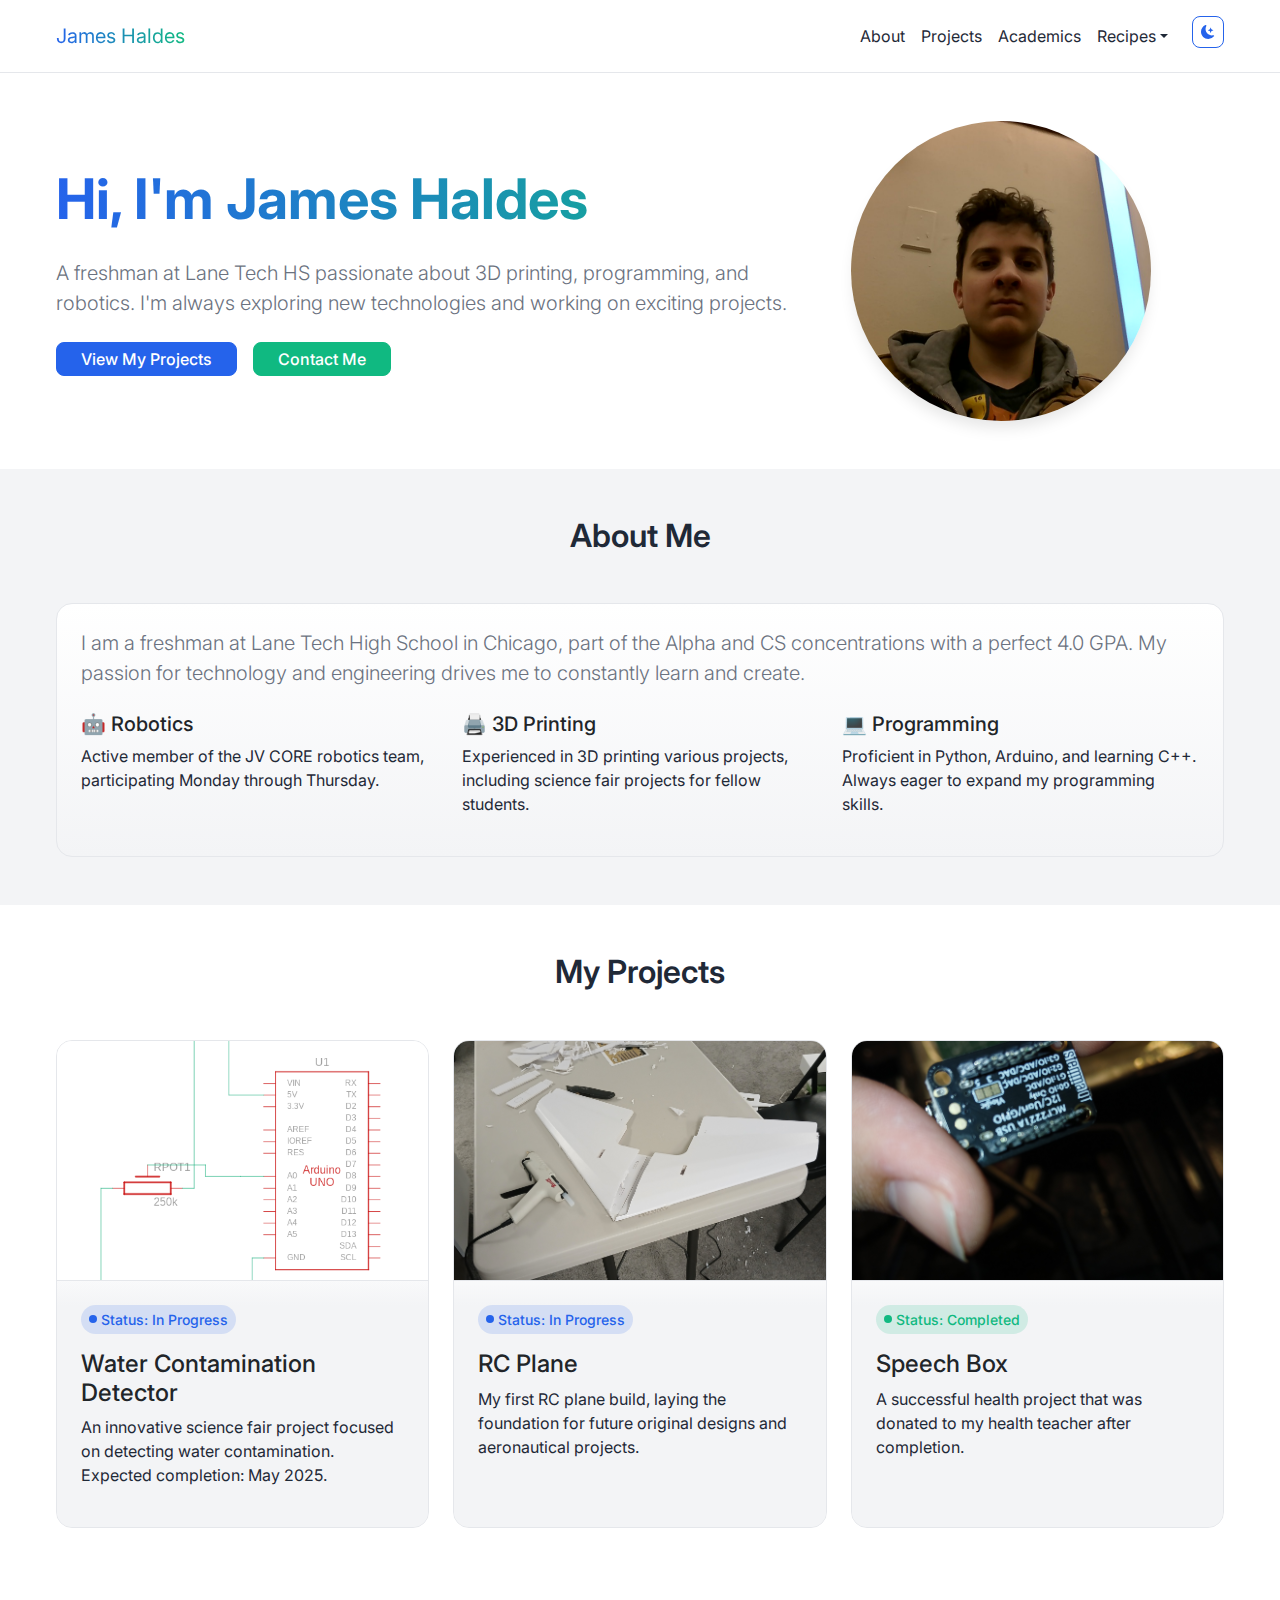
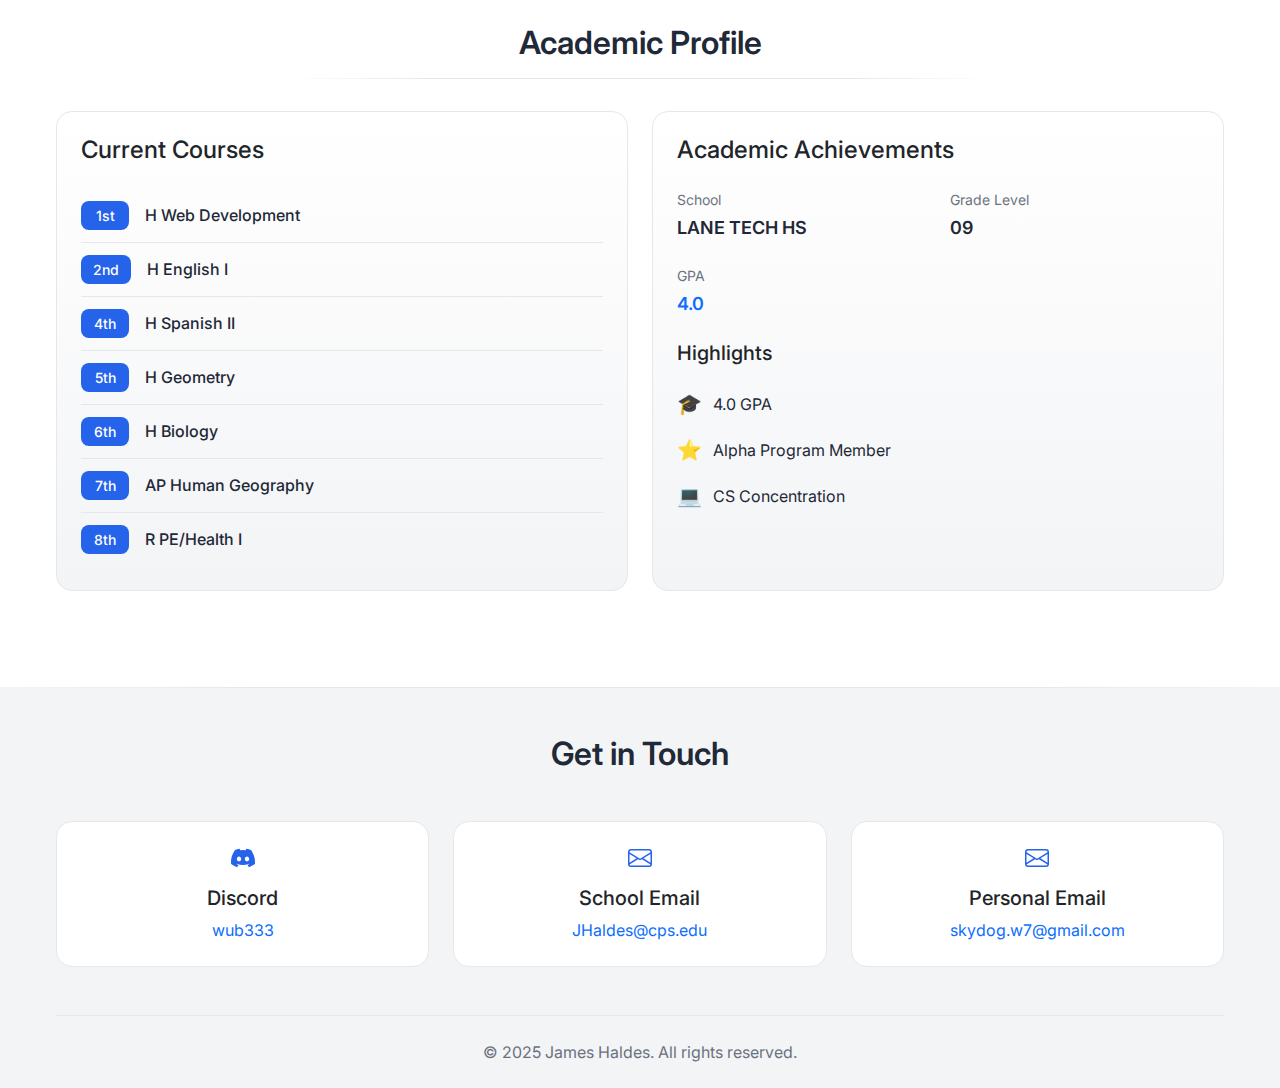
==== index.html @ a3cd4800 "Refactor portfolio and recipe pages with comprehensive design updates" ====
<!DOCTYPE html>
<html lang="en">
<head>
    <title>James Haldes | Portfolio</title>
    <meta charset="utf-8">
    <meta name="viewport" content="width=device-width, initial-scale=1">
    <link rel="preconnect" href="https://fonts.googleapis.com">
    <link rel="preconnect" href="https://fonts.gstatic.com" crossorigin>
    <link href="https://fonts.googleapis.com/css2?family=Inter:wght@400;500;600;700&display=swap" rel="stylesheet">
    <link href="https://cdn.jsdelivr.net/npm/bootstrap@5.3.3/dist/css/bootstrap.min.css" rel="stylesheet">
    <link href="style/main.css" rel="stylesheet">
    <script src="https://cdn.jsdelivr.net/npm/bootstrap@5.3.3/dist/js/bootstrap.bundle.min.js" defer></script>
</head>
<body>
    <nav class="navbar navbar-expand-sm">
        <div class="container">
            <a class="navbar-brand text-gradient" href="index.html">James Haldes</a>
            <button class="navbar-toggler" type="button" data-bs-toggle="collapse" data-bs-target="#navbarNav">
                <span class="navbar-toggler-icon"></span>
            </button>
            <div class="collapse navbar-collapse" id="navbarNav">
                <ul class="navbar-nav ms-auto">
                    <li class="nav-item">
                        <a class="nav-link" href="#about">About</a>
                    </li>
                    <li class="nav-item">
                        <a class="nav-link" href="#projects">Projects</a>
                    </li>
                    <li class="nav-item">
                        <a class="nav-link" href="#academics">Academics</a>
                    </li>
                    <li class="nav-item dropdown">
                        <a class="nav-link dropdown-toggle" href="#" role="button" data-bs-toggle="dropdown">Recipes</a>
                        <ul class="dropdown-menu">
                            <li><a class="dropdown-item" href="Recipe.html">Classic Recipe</a></li>
                            <li><a class="dropdown-item" href="recipeCSS.html">Styled Recipe</a></li>
                            <li><a class="dropdown-item" href="recipe3.html">Modern Recipe</a></li>
                        </ul>
                    </li>
                    <li class="nav-item">
                        <button id="theme-toggle" class="btn btn-sm btn-outline-primary ms-3">
                            <svg xmlns="http://www.w3.org/2000/svg" width="16" height="16" fill="currentColor" class="bi bi-moon-stars" viewBox="0 0 16 16">
                                <path d="M6 .278a.768.768 0 0 1 .08.858 7.208 7.208 0 0 0-.878 3.46c0 4.021 3.278 7.277 7.318 7.277.527 0 1.04-.055 1.533-.16a.787.787 0 0 1 .81.316.733.733 0 0 1-.031.893A8.349 8.349 0 0 1 8.344 16C3.734 16 0 12.286 0 7.71 0 4.266 2.114 1.312 5.124.06A.752.752 0 0 1 6 .278z"/>
                                <path d="M10.794 3.148a.217.217 0 0 1 .412 0l.387 1.162c.173.518.579.924 1.097 1.097l1.162.387a.217.217 0 0 1 0 .412l-1.162.387a1.734 1.734 0 0 0-1.097 1.097l-.387 1.162a.217.217 0 0 1-.412 0l-.387-1.162A1.734 1.734 0 0 0 9.31 6.593l-1.162-.387a.217.217 0 0 1 0-.412l1.162-.387a1.734 1.734 0 0 0 1.097-1.097l.387-1.162z"/>
                            </svg>
                        </button>
                    </li>
                </ul>
            </div>
        </div>
    </nav>

    <header class="section animate-fade-in">
        <div class="container">
            <div class="row align-items-center">
                <div class="col-md-8">
                    <h1 class="display-4 fw-bold text-gradient mb-4">Hi, I'm James Haldes</h1>
                    <p class="lead mb-4">A freshman at Lane Tech HS passionate about 3D printing, programming, and robotics. I'm always exploring new technologies and working on exciting projects.</p>
                    <div class="d-flex gap-3">
                        <a href="#projects" class="btn btn-primary">View My Projects</a>
                        <a href="#contact" class="btn btn-secondary">Contact Me</a>
                    </div>
                </div>
                <div class="col-md-4">
                    <img class="profile-image" src="Media/IMG_20250211_081207.jpg" alt="James Haldes">
                </div>
            </div>
        </div>
    </header>

    <section id="about" class="section bg-light animate-slide-up">
        <div class="container">
            <h2 class="text-center mb-5">About Me</h2>
            <div class="card">
                <div class="card-body">
                    <p class="lead">I am a freshman at Lane Tech High School in Chicago, part of the Alpha and CS concentrations with a perfect 4.0 GPA. My passion for technology and engineering drives me to constantly learn and create.</p>
                    <div class="row mt-4">
                        <div class="col-md-4">
                            <h3 class="h5">🤖 Robotics</h3>
                            <p>Active member of the JV CORE robotics team, participating Monday through Thursday.</p>
                        </div>
                        <div class="col-md-4">
                            <h3 class="h5">🖨️ 3D Printing</h3>
                            <p>Experienced in 3D printing various projects, including science fair projects for fellow students.</p>
                        </div>
                        <div class="col-md-4">
                            <h3 class="h5">💻 Programming</h3>
                            <p>Proficient in Python, Arduino, and learning C++. Always eager to expand my programming skills.</p>
                        </div>
                    </div>
                </div>
            </div>
        </div>
    </section>

    <section id="projects" class="section animate-slide-up">
        <div class="container">
            <h2 class="text-center mb-5">My Projects</h2>
            <div class="grid grid-3">
                <div class="card project-card">
                    <img class="card-img-top" src="Media/Screenshot 2025-02-14 10.33.56 PM.png" alt="Water Contamination Circuit with Arduino UNO">
                    <div class="card-body">
                        <div class="project-status in-progress">Status: In Progress</div>
                        <h3 class="h4">Water Contamination Detector</h3>
                        <p>An innovative science fair project focused on detecting water contamination. Expected completion: May 2025.</p>
                    </div>
                </div>
                <div class="card project-card">
                    <img class="card-img-top" src="Media/20250103_153033.jpg" alt="RC Plane">
                    <div class="card-body">
                        <div class="project-status in-progress">Status: In Progress</div>
                        <h3 class="h4">RC Plane</h3>
                        <p>My first RC plane build, laying the foundation for future original designs and aeronautical projects.</p>
                    </div>
                </div>
                <div class="card project-card">
                    <img class="card-img-top" src="Media/20250114_224634.jpg" alt="Speech Box">
                    <div class="card-body">
                        <div class="project-status completed">Status: Completed</div>
                        <h3 class="h4">Speech Box</h3>
                        <p>A successful health project that was donated to my health teacher after completion.</p>
                    </div>
                </div>
            </div>
        </div>
    </section>

    <section id="academics" class="section animate-slide-up">
        <div class="container">
            <div class="section-divider">
                <h2 class="text-center mb-5">Academic Profile</h2>
            </div>
            <div class="row g-4">
                <div class="col-md-6">
                    <div class="card h-100">
                        <div class="card-body">
                            <h3 class="h4 mb-4">Current Courses</h3>
                            <ul class="course-list">
                                <li class="course-item">
                                    <span class="course-period">1st</span>
                                    <span class="course-name">H Web Development</span>
                                </li>
                                <li class="course-item">
                                    <span class="course-period">2nd</span>
                                    <span class="course-name">H English I</span>
                                </li>
                                <li class="course-item">
                                    <span class="course-period">4th</span>
                                    <span class="course-name">H Spanish II</span>
                                </li>
                                <li class="course-item">
                                    <span class="course-period">5th</span>
                                    <span class="course-name">H Geometry</span>
                                </li>
                                <li class="course-item">
                                    <span class="course-period">6th</span>
                                    <span class="course-name">H Biology</span>
                                </li>
                                <li class="course-item">
                                    <span class="course-period">7th</span>
                                    <span class="course-name">AP Human Geography</span>
                                </li>
                                <li class="course-item">
                                    <span class="course-period">8th</span>
                                    <span class="course-name">R PE/Health I</span>
                                </li>
                            </ul>
                        </div>
                    </div>
                </div>
                <div class="col-md-6">
                    <div class="card h-100">
                        <div class="card-body">
                            <h3 class="h4 mb-4">Academic Achievements</h3>
                            <div class="academic-info mb-4">
                                <div class="info-grid">
                                    <div class="info-item">
                                        <span class="info-label">School</span>
                                        <span class="info-value">LANE TECH HS</span>
                                    </div>
                                    <div class="info-item">
                                        <span class="info-label">Grade Level</span>
                                        <span class="info-value">09</span>
                                    </div>
                                    <div class="info-item">
                                        <span class="info-label">GPA</span>
                                        <span class="info-value text-primary">4.0</span>
                                    </div>
                                </div>
                            </div>
                            <div class="highlights-section">
                                <h4 class="h5 mb-3">Highlights</h4>
                                <ul class="highlights-list">
                                    <li>
                                        <span class="highlight-icon">🎓</span>
                                        <span>4.0 GPA</span>
                                    </li>
                                    <li>
                                        <span class="highlight-icon">⭐</span>
                                        <span>Alpha Program Member</span>
                                    </li>
                                    <li>
                                        <span class="highlight-icon">💻</span>
                                        <span>CS Concentration</span>
                                    </li>
                                </ul>
                            </div>
                        </div>
                    </div>
                </div>
            </div>
        </div>
    </section>

    <footer id="contact" class="footer">
        <div class="container">
            <h2 class="text-center mb-5">Get in Touch</h2>
            <div class="row justify-content-center text-center g-4">
                <div class="col-md-4">
                    <a href="https://discord.com/users/wub333" target="_blank" class="contact-link">
                        <div class="card">
                            <div class="card-body d-flex flex-column align-items-center">
                                <svg xmlns="http://www.w3.org/2000/svg" width="24" height="24" fill="currentColor" class="mb-3" viewBox="0 0 16 16">
                                    <path d="M13.545 2.907a13.227 13.227 0 0 0-3.257-1.011.05.05 0 0 0-.052.025c-.141.25-.297.577-.406.833a12.19 12.19 0 0 0-3.658 0 8.258 8.258 0 0 0-.412-.833.051.051 0 0 0-.052-.025c-1.125.194-2.22.534-3.257 1.011a.041.041 0 0 0-.021.018C.356 6.024-.213 9.047.066 12.032c.001.014.01.028.021.037a13.276 13.276 0 0 0 3.995 2.02.05.05 0 0 0 .056-.019c.308-.42.582-.863.818-1.329a.05.05 0 0 0-.01-.059.051.051 0 0 0-.018-.011 8.875 8.875 0 0 1-1.248-.595.05.05 0 0 1-.02-.066.051.051 0 0 1 .015-.019c.084-.063.168-.129.248-.195a.05.05 0 0 1 .051-.007c2.619 1.196 5.454 1.196 8.041 0a.052.052 0 0 1 .053.007c.08.066.164.132.248.195a.051.051 0 0 1-.004.085 8.254 8.254 0 0 1-1.249.594.05.05 0 0 0-.03.03.052.052 0 0 0 .003.041c.24.465.515.909.817 1.329a.05.05 0 0 0 .056.019 13.235 13.235 0 0 0 4.001-2.02.049.049 0 0 0 .021-.037c.334-3.451-.559-6.449-2.366-9.106a.034.034 0 0 0-.02-.019Zm-8.198 7.307c-.789 0-1.438-.724-1.438-1.612 0-.889.637-1.613 1.438-1.613.807 0 1.45.73 1.438 1.613 0 .888-.637 1.612-1.438 1.612m5.316 0c-.788 0-1.438-.724-1.438-1.612 0-.889.637-1.613 1.438-1.613.807 0 1.451.73 1.438 1.613 0 .888-.631 1.612-1.438 1.612"/>
                                </svg>
                                <h3 class="h5">Discord</h3>
                                <p class="mb-0 text-primary">wub333</p>
                            </div>
                        </div>
                    </a>
                </div>
                <div class="col-md-4">
                    <a href="mailto:JHaldes@cps.edu" class="contact-link">
                        <div class="card">
                            <div class="card-body d-flex flex-column align-items-center">
                                <svg xmlns="http://www.w3.org/2000/svg" width="24" height="24" fill="currentColor" class="mb-3" viewBox="0 0 16 16">
                                    <path d="M0 4a2 2 0 0 1 2-2h12a2 2 0 0 1 2 2v8a2 2 0 0 1-2 2H2a2 2 0 0 1-2-2V4Zm2-1a1 1 0 0 0-1 1v.217l7 4.2 7-4.2V4a1 1 0 0 0-1-1H2Zm13 2.383-4.708 2.825L15 11.105V5.383Zm-.034 6.876-5.64-3.471L8 9.583l-1.326-.795-5.64 3.47A1 1 0 0 0 2 13h12a1 1 0 0 0 .966-.741ZM1 11.105l4.708-2.897L1 5.383v5.722Z"/>
                                </svg>
                                <h3 class="h5">School Email</h3>
                                <p class="mb-0 text-primary">JHaldes@cps.edu</p>
                            </div>
                        </div>
                    </a>
                </div>
                <div class="col-md-4">
                    <a href="mailto:skydog.w7@gmail.com" class="contact-link">
                        <div class="card">
                            <div class="card-body d-flex flex-column align-items-center">
                                <svg xmlns="http://www.w3.org/2000/svg" width="24" height="24" fill="currentColor" class="mb-3" viewBox="0 0 16 16">
                                    <path d="M0 4a2 2 0 0 1 2-2h12a2 2 0 0 1 2 2v8a2 2 0 0 1-2 2H2a2 2 0 0 1-2-2V4Zm2-1a1 1 0 0 0-1 1v.217l7 4.2 7-4.2V4a1 1 0 0 0-1-1H2Zm13 2.383-4.708 2.825L15 11.105V5.383Zm-.034 6.876-5.64-3.471L8 9.583l-1.326-.795-5.64 3.47A1 1 0 0 0 2 13h12a1 1 0 0 0 .966-.741ZM1 11.105l4.708-2.897L1 5.383z"/>
                                </svg>
                                <h3 class="h5">Personal Email</h3>
                                <p class="mb-0 text-primary">skydog.w7@gmail.com</p>
                            </div>
                        </div>
                    </a>
                </div>
            </div>
            <div class="footer-copyright">
                <p class="text-center text-muted mb-0">&copy; 2025 James Haldes. All rights reserved.</p>
            </div>
        </div>
    </footer>

    <!-- Lightbox Overlay -->
    <div class="lightbox-overlay">
        <div class="lightbox-content">
            <button class="lightbox-close">&times;</button>
            <img class="lightbox-image" src="" alt="">
            <div class="lightbox-caption"></div>
        </div>
    </div>

    <script>
        // Theme toggle functionality
        const themeToggle = document.getElementById('theme-toggle');
        const body = document.body;
        
        // Check for saved theme preference
        if (localStorage.getItem('theme') === 'dark') {
            body.classList.add('dark-mode');
        }
        
        themeToggle.addEventListener('click', () => {
            body.classList.toggle('dark-mode');
            localStorage.setItem('theme', body.classList.contains('dark-mode') ? 'dark' : 'light');
        });

        // Lightbox functionality
        const lightboxOverlay = document.querySelector('.lightbox-overlay');
        const lightboxImage = document.querySelector('.lightbox-image');
        const lightboxCaption = document.querySelector('.lightbox-caption');
        const lightboxClose = document.querySelector('.lightbox-close');

        // Get all clickable images
        const clickableImages = document.querySelectorAll('.card-img-top, .profile-image, .img-fluid');

        clickableImages.forEach(img => {
            img.addEventListener('click', () => {
                lightboxImage.src = img.src;
                lightboxImage.alt = img.alt;
                // Only show caption for images that aren't academic info or arduino
                if (img.alt !== "Academic Information" && !img.alt.includes("Arduino")) {
                    lightboxCaption.textContent = img.alt;
                    lightboxCaption.style.display = 'block';
                } else {
                    lightboxCaption.textContent = '';
                    lightboxCaption.style.display = 'none';
                }
                lightboxOverlay.classList.add('active');
                document.body.style.overflow = 'hidden';
            });
        });

        // Close lightbox when clicking the close button or outside the image
        lightboxClose.addEventListener('click', closeLightbox);
        lightboxOverlay.addEventListener('click', (e) => {
            if (e.target === lightboxOverlay) {
                closeLightbox();
            }
        });

        // Close lightbox when pressing Escape key
        document.addEventListener('keydown', (e) => {
            if (e.key === 'Escape' && lightboxOverlay.classList.contains('active')) {
                closeLightbox();
            }
        });

        function closeLightbox() {
            lightboxOverlay.classList.remove('active');
            document.body.style.overflow = '';
            lightboxImage.src = '';
        }

        // Initialize popovers
        var popoverTriggerList = [].slice.call(document.querySelectorAll('[data-bs-toggle="popover"]'))
        var popoverList = popoverTriggerList.map(function (popoverTriggerEl) {
            return new bootstrap.Popover(popoverTriggerEl)
        });

        // Smooth scrolling for anchor links with offset
        document.querySelectorAll('a[href^="#"]').forEach(anchor => {
            anchor.addEventListener('click', function (e) {
                e.preventDefault();
                const targetId = this.getAttribute('href');
                const targetElement = document.querySelector(targetId);
                const navbarHeight = document.querySelector('.navbar').offsetHeight;
                const targetPosition = targetElement.getBoundingClientRect().top + window.pageYOffset - navbarHeight;
                
                window.scrollTo({
                    top: targetPosition,
                    behavior: 'smooth'
                });
            });
        });
    </script>

    <style>
        .footer {
            padding: var(--spacing-2xl) 0 var(--spacing-lg);
            position: relative;
            overflow: hidden;
        }

        .footer::before {
            content: '';
            position: absolute;
            top: 0;
            left: 0;
            right: 0;
            height: 1px;
            background: linear-gradient(to right, 
                transparent, 
                var(--border) 20%, 
                var(--border) 80%, 
                transparent
            );
        }

        .dark-mode .footer::before {
            background: linear-gradient(to right, 
                transparent, 
                var(--dark-border) 20%, 
                var(--dark-border) 80%, 
                transparent
            );
        }

        .footer-copyright {
            margin-top: var(--spacing-2xl);
            padding-top: var(--spacing-lg);
            border-top: 1px solid rgba(0, 0, 0, 0.05);
        }

        .dark-mode .footer-copyright {
            border-top-color: rgba(255, 255, 255, 0.05);
        }

        .contact-link {
            text-decoration: none;
            color: inherit;
            display: block;
        }

        .contact-link .card {
            transition: transform 0.2s ease-out, box-shadow 0.2s ease-out;
            border: 1px solid var(--border);
            background: var(--background);
        }

        .dark-mode .contact-link .card {
            border-color: var(--dark-border);
            background: var(--dark-background);
        }

        .contact-link:hover .card {
            transform: translateY(-5px);
            box-shadow: var(--shadow-lg);
        }

        .contact-link svg {
            color: var(--primary);
            transition: transform 0.2s ease-out;
        }

        .contact-link:hover svg {
            transform: scale(1.1);
        }

        .contact-link .text-primary {
            transition: color 0.2s ease-out;
        }

        .contact-link:hover .text-primary {
            color: var(--primary-dark) !important;
        }

        .section-divider {
            position: relative;
            margin-bottom: var(--spacing-2xl);
        }

        .section-divider::after {
            content: '';
            position: absolute;
            bottom: -1rem;
            left: 50%;
            transform: translateX(-50%);
            width: 60%;
            height: 1px;
            background: linear-gradient(to right, 
                transparent, 
                var(--border) 20%, 
                var(--border) 80%, 
                transparent
            );
        }

        .dark-mode .section-divider::after {
            background: linear-gradient(to right, 
                transparent, 
                var(--dark-border) 20%, 
                var(--dark-border) 80%, 
                transparent
            );
        }

        .course-list {
            list-style: none;
            padding: 0;
            margin: 0;
        }

        .course-item {
            display: flex;
            align-items: center;
            padding: 0.75rem 0;
            border-bottom: 1px solid var(--border);
        }

        .dark-mode .course-item {
            border-bottom-color: var(--dark-border);
        }

        .course-item:last-child {
            border-bottom: none;
        }

        .course-period {
            background: var(--primary);
            color: white;
            padding: 0.25rem 0.75rem;
            border-radius: var(--radius-md);
            font-size: 0.875rem;
            font-weight: 500;
            min-width: 3rem;
            text-align: center;
            margin-right: 1rem;
        }

        .course-name {
            font-weight: 500;
        }

        .info-grid {
            display: grid;
            grid-template-columns: repeat(2, 1fr);
            gap: 1.5rem;
        }

        .info-item {
            display: flex;
            flex-direction: column;
        }

        .info-label {
            font-size: 0.875rem;
            color: var(--text-light);
            margin-bottom: 0.25rem;
        }

        .dark-mode .info-label {
            color: var(--dark-text-light);
        }

        .info-value {
            font-weight: 600;
            font-size: 1.125rem;
            color: var(--text);
            transition: color 0.3s ease;
        }

        .dark-mode .info-value {
            color: var(--dark-text);
        }

        .dark-mode .info-value.text-primary {
            color: var(--primary) !important;
        }

        .highlights-list {
            list-style: none;
            padding: 0;
            margin: 0;
        }

        .highlights-list li {
            display: flex;
            align-items: center;
            padding: 0.5rem 0;
            color: var(--text);
            transition: color 0.3s ease;
        }

        .dark-mode .highlights-list li {
            color: var(--dark-text);
        }

        .highlight-icon {
            font-size: 1.25rem;
            margin-right: 0.75rem;
            width: 1.5rem;
            text-align: center;
        }

        .card {
            background: linear-gradient(
                to bottom,
                var(--background) 0%,
                var(--background-alt) 100%
            );
            border: 1px solid var(--border);
            transition: transform 0.2s ease-out, box-shadow 0.2s ease-out;
        }

        .dark-mode .card {
            background: linear-gradient(
                to bottom,
                var(--dark-background) 0%,
                var(--dark-background-alt) 100%
            );
            border-color: var(--dark-border);
        }

        .card:hover {
            transform: translateY(-2px);
            box-shadow: var(--shadow-lg);
        }
    </style>
</body>
</html>
---- style/main.css ----
:root {
  /* Color system */
  --primary: #2563eb;
  --primary-dark: #1d4ed8;
  --secondary: #10b981;
  --secondary-dark: #059669;
  --background: #ffffff;
  --background-alt: #f3f4f6;
  --text: #1f2937;
  --text-light: #6b7280;
  --border: #e5e7eb;
  
  /* Dark mode colors */
  --dark-background: #111827;
  --dark-background-alt: #1f2937;
  --dark-text: #f9fafb;
  --dark-text-light: #9ca3af;
  --dark-border: #374151;
  
  /* Typography */
  --font-sans: 'Inter', system-ui, -apple-system, sans-serif;
  --font-mono: 'JetBrains Mono', monospace;
  
  /* Spacing */
  --spacing-xs: 0.25rem;
  --spacing-sm: 0.5rem;
  --spacing-md: 1rem;
  --spacing-lg: 1.5rem;
  --spacing-xl: 2rem;
  --spacing-2xl: 3rem;
  
  /* Border radius */
  --radius-sm: 0.25rem;
  --radius-md: 0.5rem;
  --radius-lg: 1rem;
  --radius-full: 9999px;
  
  /* Shadows */
  --shadow-sm: 0 1px 2px 0 rgb(0 0 0 / 0.05);
  --shadow-md: 0 4px 6px -1px rgb(0 0 0 / 0.1);
  --shadow-lg: 0 10px 15px -3px rgb(0 0 0 / 0.1);
}

/* Base styles */
body {
  font-family: var(--font-sans);
  color: var(--text);
  background-color: var(--background);
  line-height: 1.5;
  margin: 0;
  transition: background-color 0.3s, color 0.3s;
}

/* Dark mode */
body.dark-mode {
  color: var(--dark-text);
  background-color: var(--dark-background);
}

/* Typography */
h1, h2, h3, h4, h5, h6 {
  margin-bottom: var(--spacing-md);
  font-weight: 600;
  line-height: 1.2;
  color: var(--text);
}

.dark-mode h1, 
.dark-mode h2, 
.dark-mode h3, 
.dark-mode h4, 
.dark-mode h5, 
.dark-mode h6 {
  color: var(--dark-text);
}

h1 { font-size: 2.5rem; }
h2 { font-size: 2rem; }
h3 { font-size: 1.5rem; }

p { 
  margin-bottom: var(--spacing-md);
  color: var(--text);
}

.dark-mode p {
  color: var(--dark-text);
}

/* Links */
a {
  color: var(--primary);
  transition: color 0.2s;
}

.dark-mode a {
  color: var(--primary);
}

a:hover {
  color: var(--primary-dark);
}

/* Container */
.container {
  width: 100%;
  max-width: 1200px;
  margin: 0 auto;
  padding: 0 var(--spacing-md);
}

/* Card */
.card {
  background-color: var(--background);
  border: 1px solid var(--border);
  border-radius: var(--radius-lg);
  padding: 0;
  transition: transform 0.2s, box-shadow 0.2s;
  overflow: hidden;
}

.card-body {
  padding: var(--spacing-lg);
}

.card:hover {
  transform: translateY(-2px);
  box-shadow: var(--shadow-lg);
}

.dark-mode .card {
  background-color: var(--dark-background-alt);
  border-color: var(--dark-border);
}

.card-img-top {
  width: 100%;
  height: 240px;
  object-fit: cover;
  border-bottom: 1px solid var(--border);
  background-color: var(--background-alt);
}

.dark-mode .card-img-top {
  border-color: var(--dark-border);
  background-color: var(--dark-background);
  filter: brightness(1.1) contrast(1.1);
}

/* List groups */
.list-group-item {
  background-color: var(--background);
  border-color: var(--border);
  color: var(--text);
  transition: background-color 0.3s ease, color 0.3s ease, border-color 0.3s ease;
}

.dark-mode .list-group-item {
  background-color: var(--dark-background-alt);
  border-color: var(--dark-border);
  color: var(--dark-text);
}

/* Button */
.btn {
  display: inline-flex;
  align-items: center;
  justify-content: center;
  padding: var(--spacing-sm) var(--spacing-lg);
  border-radius: var(--radius-md);
  font-weight: 500;
  text-decoration: none;
  transition: all 0.2s;
  cursor: pointer;
  border: 1px solid transparent;
  line-height: 1;
}

.btn svg {
  display: block;
  width: 1em;
  height: 1em;
}

.btn-primary {
  background-color: var(--primary);
  color: white;
  border-color: var(--primary);
}

.btn-primary:hover {
  background-color: var(--primary-dark);
  border-color: var(--primary-dark);
  color: white;
}

.dark-mode .btn-primary {
  background-color: var(--primary);
  color: var(--dark-text);
  border-color: var(--primary);
}

.dark-mode .btn-primary:hover {
  background-color: var(--primary-dark);
  border-color: var(--primary-dark);
  color: var(--dark-text);
}

.btn-secondary {
  background-color: var(--secondary);
  color: white;
  border-color: var(--secondary);
}

.btn-secondary:hover {
  background-color: var(--secondary-dark);
  border-color: var(--secondary-dark);
  color: white;
}

.dark-mode .btn-secondary {
  background-color: var(--secondary);
  color: var(--dark-text);
  border-color: var(--secondary);
}

.dark-mode .btn-secondary:hover {
  background-color: var(--secondary-dark);
  border-color: var(--secondary-dark);
  color: var(--dark-text);
}

.btn-outline-primary {
  color: var(--primary);
  border-color: var(--primary);
  background-color: transparent;
}

.btn-outline-primary:hover {
  background-color: var(--primary);
  color: white;
}

.dark-mode .btn-outline-primary {
  color: var(--dark-text);
  border-color: var(--dark-text);
  background-color: transparent;
}

.dark-mode .btn-outline-primary:hover {
  background-color: var(--dark-text);
  color: var(--dark-background);
  border-color: var(--dark-text);
}

.btn-sm {
  padding: var(--spacing-xs) var(--spacing-xs);
  font-size: 0.875rem;
  min-height: 32px;
  min-width: 32px;
}

/* Navbar */
.navbar {
  position: sticky;
  top: 0;
  z-index: 1000;
  background-color: var(--background);
  border-bottom: 1px solid var(--border);
  padding: var(--spacing-md) 0;
  backdrop-filter: blur(8px);
}

.dark-mode .navbar {
  background-color: var(--dark-background);
  border-color: var(--dark-border);
}

.nav-link {
  color: var(--text);
}

.dark-mode .nav-link {
  color: var(--dark-text);
}

.nav-link:hover {
  color: var(--primary);
}

.dark-mode .nav-link:hover {
  color: var(--primary);
}

.nav-link.active {
  color: var(--primary) !important;
}

.dropdown-menu {
  background-color: var(--background);
  border-color: var(--border);
}

.dark-mode .dropdown-menu {
  background-color: var(--dark-background-alt);
  border-color: var(--dark-border);
}

.dropdown-item {
  color: var(--text);
}

.dark-mode .dropdown-item {
  color: var(--dark-text);
}

.dropdown-item:hover {
  background-color: var(--background-alt);
  color: var(--primary);
}

.dark-mode .dropdown-item:hover {
  background-color: var(--dark-background);
  color: var(--primary);
}

/* Grid */
.grid {
  display: grid;
  gap: var(--spacing-lg);
}

.grid-2 {
  grid-template-columns: repeat(2, 1fr);
}

.grid-3 {
  grid-template-columns: repeat(3, 1fr);
}

@media (max-width: 768px) {
  .grid-2, .grid-3 {
    grid-template-columns: 1fr;
  }
}

/* Utilities */
.text-gradient {
  background: linear-gradient(to right, var(--primary), var(--secondary));
  -webkit-background-clip: text;
  -webkit-text-fill-color: transparent;
}

.text-muted {
  color: var(--text-light) !important;
}

.dark-mode .text-muted {
  color: var(--dark-text-light) !important;
}

.animate-fade-in {
  animation: fadeIn 0.5s ease-in;
}

.animate-slide-up {
  animation: slideUp 0.5s ease-out;
}

@keyframes fadeIn {
  from { opacity: 0; }
  to { opacity: 1; }
}

@keyframes slideUp {
  from { transform: translateY(20px); opacity: 0; }
  to { transform: translateY(0); opacity: 1; }
}

/* Section */
.section {
  padding: var(--spacing-2xl) 0;
}

.bg-light {
  background-color: var(--background-alt) !important;
}

.dark-mode .bg-light {
  background-color: var(--dark-background-alt) !important;
}

/* Image */
.img-fluid {
  max-width: 100%;
  height: auto;
  border-radius: var(--radius-md);
}

/* Footer */
.footer {
  background-color: var(--background-alt);
  padding: var(--spacing-2xl) 0;
  margin-top: var(--spacing-2xl);
}

.dark-mode .footer {
  background-color: var(--dark-background-alt);
}

/* Timeline */
.timeline-content {
  background-color: var(--background-alt);
  color: var(--text);
}

.dark-mode .timeline-content {
  background-color: var(--dark-background-alt);
  color: var(--dark-text);
}

/* Lead text */
.lead {
  color: var(--text-light);
}

.dark-mode .lead {
  color: var(--dark-text-light);
}

/* Code and pre */
code, pre {
  background-color: var(--background-alt);
  color: var(--text);
}

.dark-mode code,
.dark-mode pre {
  background-color: var(--dark-background-alt);
  color: var(--dark-text);
}

/* Form elements */
input, textarea, select {
  background-color: var(--background);
  color: var(--text);
  border-color: var(--border);
}

.dark-mode input,
.dark-mode textarea,
.dark-mode select {
  background-color: var(--dark-background-alt);
  color: var(--dark-text);
  border-color: var(--dark-border);
}

/* Profile image */
.profile-image {
  width: 300px;
  height: 300px;
  object-fit: cover;
  border-radius: 50%;
  box-shadow: var(--shadow-lg);
}

.dark-mode .profile-image {
  border: 2px solid var(--dark-border);
}

/* Project Status */
.project-status {
  display: inline-flex;
  align-items: center;
  gap: var(--spacing-xs);
  padding: var(--spacing-xs) var(--spacing-sm);
  border-radius: var(--radius-full);
  font-size: 0.875rem;
  font-weight: 500;
  margin-bottom: var(--spacing-md);
}

.project-status::before {
  content: '';
  width: 8px;
  height: 8px;
  border-radius: 50%;
  background-color: currentColor;
  animation: pulse 2s infinite;
}

.project-status.in-progress {
  color: var(--primary);
  background-color: color-mix(in srgb, var(--primary) 15%, transparent);
}

.project-status.completed {
  color: var(--secondary);
  background-color: color-mix(in srgb, var(--secondary) 15%, transparent);
}

.dark-mode .project-status.in-progress {
  background-color: color-mix(in srgb, var(--primary) 25%, transparent);
}

.dark-mode .project-status.completed {
  background-color: color-mix(in srgb, var(--secondary) 25%, transparent);
}

@keyframes pulse {
  0% { opacity: 1; }
  50% { opacity: 0.5; }
  100% { opacity: 1; }
}

/* Project card specific styles */
.project-card {
  position: relative;
  overflow: hidden;
}

.project-card .card-img-top {
  transition: transform 0.3s ease;
}

.project-card:hover .card-img-top {
  transform: scale(1.05);
}

.project-card .card-body {
  background: linear-gradient(
    to bottom,
    transparent,
    var(--background-alt) 10%
  );
}

.dark-mode .project-card .card-body {
  background: linear-gradient(
    to bottom,
    transparent,
    var(--dark-background-alt) 10%
  );
}

/* Image Lightbox */
.lightbox-overlay {
  position: fixed;
  top: 0;
  left: 0;
  width: 100%;
  height: 100%;
  background-color: rgba(0, 0, 0, 0.75);
  display: flex;
  align-items: center;
  justify-content: center;
  z-index: 9999;
  backdrop-filter: blur(5px);
  user-select: none;
  -webkit-user-select: none;
  opacity: 0;
  visibility: hidden;
  pointer-events: none;
  transition: opacity 0.2s ease-out, visibility 0s linear 0.2s, background-color 0.3s ease;
}

.dark-mode .lightbox-overlay {
  background-color: rgba(0, 0, 0, 0.6);
}

.lightbox-overlay.active {
  opacity: 1;
  visibility: visible;
  pointer-events: all;
  transition: opacity 0.2s ease-out, visibility 0s linear;
}

.lightbox-content {
  position: relative;
  max-width: 90vw;
  max-height: 85vh;
  display: flex;
  flex-direction: column;
  align-items: center;
  transform: scale(0.98);
  opacity: 0;
  transition: transform 0.25s cubic-bezier(0.4, 0.0, 0.2, 1),
              opacity 0.2s ease-out;
  will-change: transform, opacity;
}

.lightbox-overlay.active .lightbox-content {
  transform: scale(1);
  opacity: 1;
}

.lightbox-image {
  max-width: 90vw;
  max-height: 80vh;
  border-radius: var(--radius-lg);
  box-shadow: var(--shadow-lg);
  object-fit: contain;
  transform: scale(0.98);
  opacity: 0;
  transition: transform 0.25s cubic-bezier(0.4, 0.0, 0.2, 1),
              opacity 0.2s ease-out;
  will-change: transform, opacity;
}

.lightbox-overlay.active .lightbox-image {
  transform: scale(1);
  opacity: 1;
}

.lightbox-close {
  position: absolute;
  top: -40px;
  right: 0;
  background-color: var(--dark-background-alt);
  border: 1px solid var(--dark-text);
  border-radius: var(--radius-md);
  padding: var(--spacing-xs) var(--spacing-sm);
  cursor: pointer;
  color: var(--dark-text);
  font-size: 0.875rem;
  font-weight: 500;
  text-transform: uppercase;
  letter-spacing: 0.05em;
  transition: all 0.2s cubic-bezier(0.34, 1.56, 0.64, 1);
  z-index: 10000;
  display: inline-flex;
  align-items: center;
  gap: var(--spacing-xs);
}

.lightbox-close::before {
  content: 'esc';
  font-size: 0.75rem;
  opacity: 0.8;
}

.lightbox-close:hover {
  background-color: var(--dark-text);
  color: var(--dark-background);
  transform: translateY(-2px);
}

.lightbox-caption {
  position: absolute;
  bottom: var(--spacing-xl);
  left: 50%;
  transform: translateX(-50%);
  text-align: center;
  color: var(--dark-text);
  font-size: 1rem;
  background-color: var(--dark-background-alt);
  padding: var(--spacing-sm) var(--spacing-lg);
  border-radius: var(--radius-full);
  opacity: 0;
  transition: opacity 0.3s ease;
  box-shadow: var(--shadow-md);
  pointer-events: none;
  max-width: 90vw;
  overflow: hidden;
  text-overflow: ellipsis;
}

.lightbox-overlay.active .lightbox-caption {
  opacity: 1;
}

@media (max-width: 768px) {
  .lightbox-close {
    top: calc(-1 * var(--spacing-lg));
    padding: var(--spacing-xs) var(--spacing-md);
  }
  
  .lightbox-caption {
    font-size: 0.875rem;
    padding: var(--spacing-xs) var(--spacing-md);
    bottom: var(--spacing-lg);
  }
  
  .lightbox-image {
    max-width: 95vw;
    max-height: 75vh;
  }
}

/* Make images clickable */
.card-img-top,
.profile-image,
.img-fluid {
  cursor: pointer;
  user-select: none;
  -webkit-user-select: none;
}

@media (max-width: 768px) {
  .lightbox-close {
    top: var(--spacing-lg);
    right: var(--spacing-lg);
  }
  
  .lightbox-caption {
    font-size: 0.875rem;
    padding: var(--spacing-xs) var(--spacing-md);
    bottom: var(--spacing-lg);
  }
  
  .lightbox-image {
    max-width: 95vw;
    max-height: 75vh;
  }
}

.course-name {
  font-weight: 500;
  color: var(--text);
  transition: color 0.3s ease;
}

.dark-mode .course-name {
  color: var(--dark-text);
}

.dark-mode small.text-muted {
  color: var(--dark-text-light) !important;
  opacity: 0.8;
}
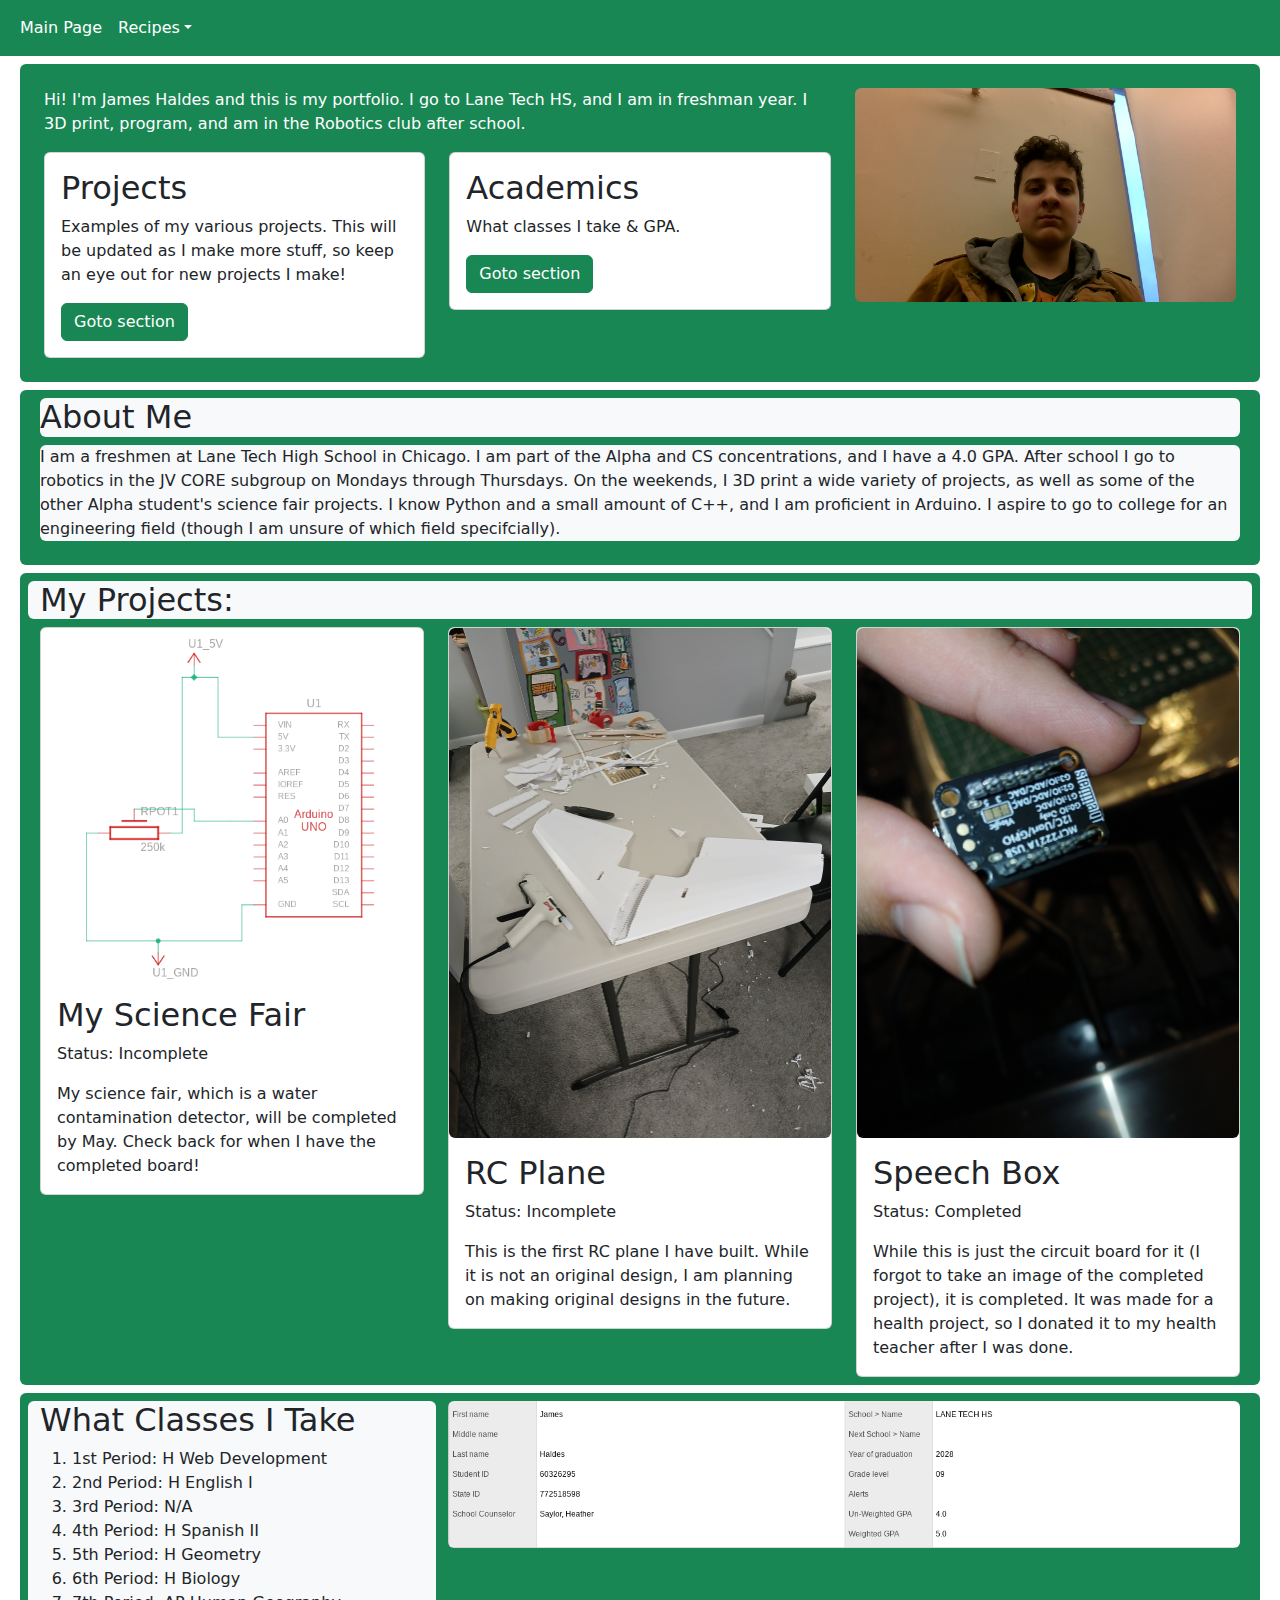
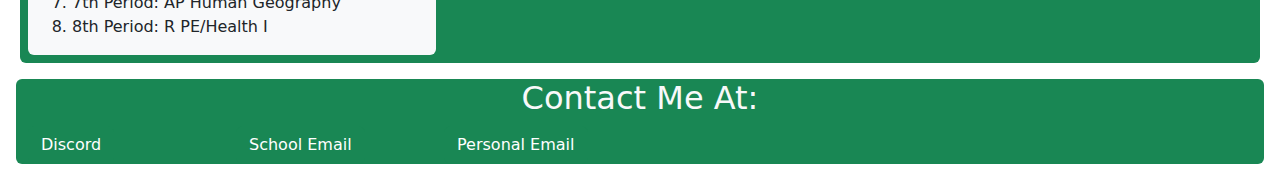
==== commit 3a48857a: "Updated title of index.html" ====
--- a/index.html
+++ b/index.html
@@ -1,592 +1,145 @@
-<!DOCTYPE html>
+<!doctype html>
 <html lang="en">
-<head>
-    <title>James Haldes | Portfolio</title>
-    <meta charset="utf-8">
-    <meta name="viewport" content="width=device-width, initial-scale=1">
-    <link rel="preconnect" href="https://fonts.googleapis.com">
-    <link rel="preconnect" href="https://fonts.gstatic.com" crossorigin>
-    <link href="https://fonts.googleapis.com/css2?family=Inter:wght@400;500;600;700&display=swap" rel="stylesheet">
-    <link href="https://cdn.jsdelivr.net/npm/bootstrap@5.3.3/dist/css/bootstrap.min.css" rel="stylesheet">
-    <link href="style/main.css" rel="stylesheet">
-    <script src="https://cdn.jsdelivr.net/npm/bootstrap@5.3.3/dist/js/bootstrap.bundle.min.js" defer></script>
-</head>
-<body>
-    <nav class="navbar navbar-expand-sm">
-        <div class="container">
-            <a class="navbar-brand text-gradient" href="index.html">James Haldes</a>
-            <button class="navbar-toggler" type="button" data-bs-toggle="collapse" data-bs-target="#navbarNav">
-                <span class="navbar-toggler-icon"></span>
-            </button>
-            <div class="collapse navbar-collapse" id="navbarNav">
-                <ul class="navbar-nav ms-auto">
+    <head>
+        <title>James's Portfolio</title>
+        <meta charset="utf-8">
+        <meta name="viewport" content="width=device-width, initial-scale=1">
+        <link href="https://cdn.jsdelivr.net/npm/bootstrap@5.3.3/dist/css/bootstrap.min.css" rel="stylesheet" integrity="sha384-QWTKZyjpPEjISv5WaRU9OFeRpok6YctnYmDr5pNlyT2bRjXh0JMhjY6hW+ALEwIH" crossorigin="anonymous">
+        <script src="https://cdn.jsdelivr.net/npm/bootstrap@5.3.3/dist/js/bootstrap.bundle.min.js" integrity="sha384-YvpcrYf0tY3lHB60NNkmXc5s9fDVZLESaAA55NDzOxhy9GkcIdslK1eN7N6jIeHz" crossorigin="anonymous"></script>
+    </head>
+    <body>
+        <nav class="navbar navbar-expand-sm bg-success navbar-dark">
+            <div class="container-fluid">
+                <ul class="navbar-nav">
                     <li class="nav-item">
-                        <a class="nav-link" href="#about">About</a>
-                    </li>
-                    <li class="nav-item">
-                        <a class="nav-link" href="#projects">Projects</a>
-                    </li>
-                    <li class="nav-item">
-                        <a class="nav-link" href="#academics">Academics</a>
+                      <a class="nav-link active" href="index.html">Main Page</a>
                     </li>
                     <li class="nav-item dropdown">
-                        <a class="nav-link dropdown-toggle" href="#" role="button" data-bs-toggle="dropdown">Recipes</a>
+                        <a class="nav-link dropdown-toggle active" href="#" role="button" data-bs-toggle="dropdown">Recipes</a>
                         <ul class="dropdown-menu">
-                            <li><a class="dropdown-item" href="Recipe.html">Classic Recipe</a></li>
-                            <li><a class="dropdown-item" href="recipeCSS.html">Styled Recipe</a></li>
-                            <li><a class="dropdown-item" href="recipe3.html">Modern Recipe</a></li>
+                          <li><a class="dropdown-item" href="Recipe.html">Recipe 0</a></li>
+                          <li><a class="dropdown-item" href="recipeCSS.html">Recipe 1</a></li>
+                          <li><a class="dropdown-item" href="recipe3.html">Recipe 2</a></li>
                         </ul>
-                    </li>
-                    <li class="nav-item">
-                        <button id="theme-toggle" class="btn btn-sm btn-outline-primary ms-3">
-                            <svg xmlns="http://www.w3.org/2000/svg" width="16" height="16" fill="currentColor" class="bi bi-moon-stars" viewBox="0 0 16 16">
-                                <path d="M6 .278a.768.768 0 0 1 .08.858 7.208 7.208 0 0 0-.878 3.46c0 4.021 3.278 7.277 7.318 7.277.527 0 1.04-.055 1.533-.16a.787.787 0 0 1 .81.316.733.733 0 0 1-.031.893A8.349 8.349 0 0 1 8.344 16C3.734 16 0 12.286 0 7.71 0 4.266 2.114 1.312 5.124.06A.752.752 0 0 1 6 .278z"/>
-                                <path d="M10.794 3.148a.217.217 0 0 1 .412 0l.387 1.162c.173.518.579.924 1.097 1.097l1.162.387a.217.217 0 0 1 0 .412l-1.162.387a1.734 1.734 0 0 0-1.097 1.097l-.387 1.162a.217.217 0 0 1-.412 0l-.387-1.162A1.734 1.734 0 0 0 9.31 6.593l-1.162-.387a.217.217 0 0 1 0-.412l1.162-.387a1.734 1.734 0 0 0 1.097-1.097l.387-1.162z"/>
-                            </svg>
-                        </button>
                     </li>
                 </ul>
             </div>
-        </div>
-    </nav>
-
-    <header class="section animate-fade-in">
-        <div class="container">
-            <div class="row align-items-center">
-                <div class="col-md-8">
-                    <h1 class="display-4 fw-bold text-gradient mb-4">Hi, I'm James Haldes</h1>
-                    <p class="lead mb-4">A freshman at Lane Tech HS passionate about 3D printing, programming, and robotics. I'm always exploring new technologies and working on exciting projects.</p>
-                    <div class="d-flex gap-3">
-                        <a href="#projects" class="btn btn-primary">View My Projects</a>
-                        <a href="#contact" class="btn btn-secondary">Contact Me</a>
+        </nav>
+        <div class="container-fluid">
+            <div class="m-2 p-4 bg-success text-white rounded">
+                <div class="row">
+                    <div class="col-md-8">
+                        <p class="text-wrap">Hi! I'm James Haldes and this is my portfolio. I go to Lane Tech HS, and I am in freshman year. I 3D print, program, and am in the Robotics club after school.</p>
+                        <div class="row">
+                            <div class="col-md-6">
+                                <div class="card">
+                                    <div class="card-body">
+                                        <h2 class="card-title">Projects</h2>
+                                        <p class="card-text">Examples of my various projects. This will be updated as I make more stuff, so keep an eye out for new projects I make!</p>
+                                        <a href="#pROJECTS" class="btn btn-success">Goto section</a>
+                                    </div>
+                                </div>
+                            </div>
+                            <div class="col-md-6">
+                                <div class="card">
+                                    <div class="card-body">
+                                        <h2 class="card-title">Academics</h2>
+                                        <p class="card-text">What classes I take & GPA.</p>
+                                        <a href="#aCADEMICS" class="btn btn-success">Goto section</a>
+                                    </div>
+                                </div>
+                            </div>
+                        </div>
+                    </div>
+                    <div class="col-md-4">
+                        <img class="img-fluid rounded" src="Media/IMG_20250211_081207.jpg" alt="my face">
+                    </div>
+                </div>
+            </div>
+            <div class="row bg-success rounded m-2 p-2">
+                <div class="col-md-4" style="width: 100%">
+                    <h2 class="bg-light rounded">About Me</h2>
+                </div>
+                <div class="col-md-8" style="width: 100%">
+                    <p class="bg-light rounded">I am a freshmen at Lane Tech High School in Chicago. I am part of the Alpha and CS concentrations, and I have a 4.0 GPA. After school I go to robotics in the JV CORE subgroup on Mondays through Thursdays. On the weekends, I 3D print a wide variety of projects, as well as some of the other Alpha student's science fair projects. I know Python and a small amount of C++, and I am proficient in Arduino. I aspire to go to college for an engineering field (though I am unsure of which field specifcially).</p>
+                </div>
+            </div>
+            <div class="row bg-success rounded m-2 p-2" id="pROJECTS">
+                <h2 class="bg-light rounded">My Projects:</h2>
+                <div class="col-md-4">
+                    <div class="card">
+                        <img class="card-image-top rounded" src="Media/Screenshot 2025-02-14 10.33.56 PM.png" alt="Science Fair">
+                        <div class="card-body">
+                            <h2 class="card-title">My Science Fair</h2>
+                            <p class="card-text">Status: Incomplete</p>
+                            <p class="card-text">My science fair, which is a water contamination detector, will be completed by May. Check back for when I have the completed board!</p>
+                        </div>
                     </div>
                 </div>
                 <div class="col-md-4">
-                    <img class="profile-image" src="Media/IMG_20250211_081207.jpg" alt="James Haldes">
+                    <div class="card">
+                        <img class="card-image-top rounded" src="Media/20250103_153033.jpg" alt="plane">
+                        <div class="card-body">
+                            <h2 class="card-title">RC Plane</h2>
+                            <p class="card-text">Status: Incomplete</p>
+                            <p class="card-text">This is the first RC plane I have built. While it is not an original design, I am planning on making original designs in the future.</p>
+                        </div>
+                    </div>
                 </div>
-            </div>
-        </div>
-    </header>
-
-    <section id="about" class="section bg-light animate-slide-up">
-        <div class="container">
-            <h2 class="text-center mb-5">About Me</h2>
-            <div class="card">
-                <div class="card-body">
-                    <p class="lead">I am a freshman at Lane Tech High School in Chicago, part of the Alpha and CS concentrations with a perfect 4.0 GPA. My passion for technology and engineering drives me to constantly learn and create.</p>
-                    <div class="row mt-4">
-                        <div class="col-md-4">
-                            <h3 class="h5">🤖 Robotics</h3>
-                            <p>Active member of the JV CORE robotics team, participating Monday through Thursday.</p>
-                        </div>
-                        <div class="col-md-4">
-                            <h3 class="h5">🖨️ 3D Printing</h3>
-                            <p>Experienced in 3D printing various projects, including science fair projects for fellow students.</p>
-                        </div>
-                        <div class="col-md-4">
-                            <h3 class="h5">💻 Programming</h3>
-                            <p>Proficient in Python, Arduino, and learning C++. Always eager to expand my programming skills.</p>
+                <div class="col-md-4">
+                    <div class="card">
+                        <img class="card-image-top rounded" src="Media/20250114_224634.jpg" alt="Speech box">
+                        <div class="card-body">
+                            <h2 class="card-title">Speech Box</h2>
+                            <p class="card-text">Status: Completed</p>
+                            <p class="card-text">While this is just the circuit board for it (I forgot to take an image of the completed project), it is completed. It was made for a health project, so I donated it to my health teacher after I was done.</p>
                         </div>
                     </div>
                 </div>
             </div>
+            <div class="row bg-success rounded m-2 p-2" id="aCADEMICS">
+                <div class="col-md-4 bg-light rounded">
+                    <h2>What Classes I Take</h2>
+                    <ol>
+                        <li>1st Period: H Web Development</li>
+                        <li>2nd Period: H English I</li>
+                        <li>3rd Period: N/A</li>
+                        <li>4th Period: H Spanish II</li>
+                        <li>5th Period: H Geometry</li>
+                        <li>6th Period: H Biology</li>
+                        <li>7th Period: AP Human Geography</li>
+                        <li>8th Period: R PE/Health I</li>
+                    </ol>
+                </div>
+                <div class="col-md-8">
+                    <img class="rounded img-fluid" src="Media/Screenshot 2025-02-16 6.24.28 PM.png" alt="My Info">
+                </div>
+            </div>
         </div>
-    </section>
-
-    <section id="projects" class="section animate-slide-up">
-        <div class="container">
-            <h2 class="text-center mb-5">My Projects</h2>
-            <div class="grid grid-3">
-                <div class="card project-card">
-                    <img class="card-img-top" src="Media/Screenshot 2025-02-14 10.33.56 PM.png" alt="Water Contamination Circuit with Arduino UNO">
-                    <div class="card-body">
-                        <div class="project-status in-progress">Status: In Progress</div>
-                        <h3 class="h4">Water Contamination Detector</h3>
-                        <p>An innovative science fair project focused on detecting water contamination. Expected completion: May 2025.</p>
+        <footer class="footer m-2 p-2">
+            <div class="container-fluid bg-success rounded">
+                <div class="row">
+                    <h2 class="text-center text-light">Contact Me At:</h2>
+                    <div class="col-md-2">
+                        <button type="button" class="btn btn-success" data-bs-toggle="popover" title="Discord Username:" data-bs-trigger="focus" data-bs-placement="top" data-bs-content="wub333">Discord</button>
                     </div>
-                </div>
-                <div class="card project-card">
-                    <img class="card-img-top" src="Media/20250103_153033.jpg" alt="RC Plane">
-                    <div class="card-body">
-                        <div class="project-status in-progress">Status: In Progress</div>
-                        <h3 class="h4">RC Plane</h3>
-                        <p>My first RC plane build, laying the foundation for future original designs and aeronautical projects.</p>
+                    <div class="col-md-2">
+                        <button type="button" class="btn btn-success" data-bs-toggle="popover" title="School Email:" data-bs-trigger="focus" data-bs-content="JHaldes@cps.edu">School Email</button>
                     </div>
-                </div>
-                <div class="card project-card">
-                    <img class="card-img-top" src="Media/20250114_224634.jpg" alt="Speech Box">
-                    <div class="card-body">
-                        <div class="project-status completed">Status: Completed</div>
-                        <h3 class="h4">Speech Box</h3>
-                        <p>A successful health project that was donated to my health teacher after completion.</p>
+                    <div class="col-md-2">
+                        <button type="button" class="btn btn-success" data-bs-toggle="popover" title="Personal Email:" data-bs-trigger="focus" data-bs-content="skydog.w7@gmail.com">Personal Email</button>
+                    </div>
+                    <div class="col-md-6">
+                        <!--I just put this here so the grid is complete. If you're seeing this and not my teacher, why are you here? :)-->
                     </div>
                 </div>
             </div>
-        </div>
-    </section>
-
-    <section id="academics" class="section animate-slide-up">
-        <div class="container">
-            <div class="section-divider">
-                <h2 class="text-center mb-5">Academic Profile</h2>
-            </div>
-            <div class="row g-4">
-                <div class="col-md-6">
-                    <div class="card h-100">
-                        <div class="card-body">
-                            <h3 class="h4 mb-4">Current Courses</h3>
-                            <ul class="course-list">
-                                <li class="course-item">
-                                    <span class="course-period">1st</span>
-                                    <span class="course-name">H Web Development</span>
-                                </li>
-                                <li class="course-item">
-                                    <span class="course-period">2nd</span>
-                                    <span class="course-name">H English I</span>
-                                </li>
-                                <li class="course-item">
-                                    <span class="course-period">4th</span>
-                                    <span class="course-name">H Spanish II</span>
-                                </li>
-                                <li class="course-item">
-                                    <span class="course-period">5th</span>
-                                    <span class="course-name">H Geometry</span>
-                                </li>
-                                <li class="course-item">
-                                    <span class="course-period">6th</span>
-                                    <span class="course-name">H Biology</span>
-                                </li>
-                                <li class="course-item">
-                                    <span class="course-period">7th</span>
-                                    <span class="course-name">AP Human Geography</span>
-                                </li>
-                                <li class="course-item">
-                                    <span class="course-period">8th</span>
-                                    <span class="course-name">R PE/Health I</span>
-                                </li>
-                            </ul>
-                        </div>
-                    </div>
-                </div>
-                <div class="col-md-6">
-                    <div class="card h-100">
-                        <div class="card-body">
-                            <h3 class="h4 mb-4">Academic Achievements</h3>
-                            <div class="academic-info mb-4">
-                                <div class="info-grid">
-                                    <div class="info-item">
-                                        <span class="info-label">School</span>
-                                        <span class="info-value">LANE TECH HS</span>
-                                    </div>
-                                    <div class="info-item">
-                                        <span class="info-label">Grade Level</span>
-                                        <span class="info-value">09</span>
-                                    </div>
-                                    <div class="info-item">
-                                        <span class="info-label">GPA</span>
-                                        <span class="info-value text-primary">4.0</span>
-                                    </div>
-                                </div>
-                            </div>
-                            <div class="highlights-section">
-                                <h4 class="h5 mb-3">Highlights</h4>
-                                <ul class="highlights-list">
-                                    <li>
-                                        <span class="highlight-icon">🎓</span>
-                                        <span>4.0 GPA</span>
-                                    </li>
-                                    <li>
-                                        <span class="highlight-icon">⭐</span>
-                                        <span>Alpha Program Member</span>
-                                    </li>
-                                    <li>
-                                        <span class="highlight-icon">💻</span>
-                                        <span>CS Concentration</span>
-                                    </li>
-                                </ul>
-                            </div>
-                        </div>
-                    </div>
-                </div>
-            </div>
-        </div>
-    </section>
-
-    <footer id="contact" class="footer">
-        <div class="container">
-            <h2 class="text-center mb-5">Get in Touch</h2>
-            <div class="row justify-content-center text-center g-4">
-                <div class="col-md-4">
-                    <a href="https://discord.com/users/wub333" target="_blank" class="contact-link">
-                        <div class="card">
-                            <div class="card-body d-flex flex-column align-items-center">
-                                <svg xmlns="http://www.w3.org/2000/svg" width="24" height="24" fill="currentColor" class="mb-3" viewBox="0 0 16 16">
-                                    <path d="M13.545 2.907a13.227 13.227 0 0 0-3.257-1.011.05.05 0 0 0-.052.025c-.141.25-.297.577-.406.833a12.19 12.19 0 0 0-3.658 0 8.258 8.258 0 0 0-.412-.833.051.051 0 0 0-.052-.025c-1.125.194-2.22.534-3.257 1.011a.041.041 0 0 0-.021.018C.356 6.024-.213 9.047.066 12.032c.001.014.01.028.021.037a13.276 13.276 0 0 0 3.995 2.02.05.05 0 0 0 .056-.019c.308-.42.582-.863.818-1.329a.05.05 0 0 0-.01-.059.051.051 0 0 0-.018-.011 8.875 8.875 0 0 1-1.248-.595.05.05 0 0 1-.02-.066.051.051 0 0 1 .015-.019c.084-.063.168-.129.248-.195a.05.05 0 0 1 .051-.007c2.619 1.196 5.454 1.196 8.041 0a.052.052 0 0 1 .053.007c.08.066.164.132.248.195a.051.051 0 0 1-.004.085 8.254 8.254 0 0 1-1.249.594.05.05 0 0 0-.03.03.052.052 0 0 0 .003.041c.24.465.515.909.817 1.329a.05.05 0 0 0 .056.019 13.235 13.235 0 0 0 4.001-2.02.049.049 0 0 0 .021-.037c.334-3.451-.559-6.449-2.366-9.106a.034.034 0 0 0-.02-.019Zm-8.198 7.307c-.789 0-1.438-.724-1.438-1.612 0-.889.637-1.613 1.438-1.613.807 0 1.45.73 1.438 1.613 0 .888-.637 1.612-1.438 1.612m5.316 0c-.788 0-1.438-.724-1.438-1.612 0-.889.637-1.613 1.438-1.613.807 0 1.451.73 1.438 1.613 0 .888-.631 1.612-1.438 1.612"/>
-                                </svg>
-                                <h3 class="h5">Discord</h3>
-                                <p class="mb-0 text-primary">wub333</p>
-                            </div>
-                        </div>
-                    </a>
-                </div>
-                <div class="col-md-4">
-                    <a href="mailto:JHaldes@cps.edu" class="contact-link">
-                        <div class="card">
-                            <div class="card-body d-flex flex-column align-items-center">
-                                <svg xmlns="http://www.w3.org/2000/svg" width="24" height="24" fill="currentColor" class="mb-3" viewBox="0 0 16 16">
-                                    <path d="M0 4a2 2 0 0 1 2-2h12a2 2 0 0 1 2 2v8a2 2 0 0 1-2 2H2a2 2 0 0 1-2-2V4Zm2-1a1 1 0 0 0-1 1v.217l7 4.2 7-4.2V4a1 1 0 0 0-1-1H2Zm13 2.383-4.708 2.825L15 11.105V5.383Zm-.034 6.876-5.64-3.471L8 9.583l-1.326-.795-5.64 3.47A1 1 0 0 0 2 13h12a1 1 0 0 0 .966-.741ZM1 11.105l4.708-2.897L1 5.383v5.722Z"/>
-                                </svg>
-                                <h3 class="h5">School Email</h3>
-                                <p class="mb-0 text-primary">JHaldes@cps.edu</p>
-                            </div>
-                        </div>
-                    </a>
-                </div>
-                <div class="col-md-4">
-                    <a href="mailto:skydog.w7@gmail.com" class="contact-link">
-                        <div class="card">
-                            <div class="card-body d-flex flex-column align-items-center">
-                                <svg xmlns="http://www.w3.org/2000/svg" width="24" height="24" fill="currentColor" class="mb-3" viewBox="0 0 16 16">
-                                    <path d="M0 4a2 2 0 0 1 2-2h12a2 2 0 0 1 2 2v8a2 2 0 0 1-2 2H2a2 2 0 0 1-2-2V4Zm2-1a1 1 0 0 0-1 1v.217l7 4.2 7-4.2V4a1 1 0 0 0-1-1H2Zm13 2.383-4.708 2.825L15 11.105V5.383Zm-.034 6.876-5.64-3.471L8 9.583l-1.326-.795-5.64 3.47A1 1 0 0 0 2 13h12a1 1 0 0 0 .966-.741ZM1 11.105l4.708-2.897L1 5.383z"/>
-                                </svg>
-                                <h3 class="h5">Personal Email</h3>
-                                <p class="mb-0 text-primary">skydog.w7@gmail.com</p>
-                            </div>
-                        </div>
-                    </a>
-                </div>
-            </div>
-            <div class="footer-copyright">
-                <p class="text-center text-muted mb-0">&copy; 2025 James Haldes. All rights reserved.</p>
-            </div>
-        </div>
-    </footer>
-
-    <!-- Lightbox Overlay -->
-    <div class="lightbox-overlay">
-        <div class="lightbox-content">
-            <button class="lightbox-close">&times;</button>
-            <img class="lightbox-image" src="" alt="">
-            <div class="lightbox-caption"></div>
-        </div>
-    </div>
-
-    <script>
-        // Theme toggle functionality
-        const themeToggle = document.getElementById('theme-toggle');
-        const body = document.body;
-        
-        // Check for saved theme preference
-        if (localStorage.getItem('theme') === 'dark') {
-            body.classList.add('dark-mode');
-        }
-        
-        themeToggle.addEventListener('click', () => {
-            body.classList.toggle('dark-mode');
-            localStorage.setItem('theme', body.classList.contains('dark-mode') ? 'dark' : 'light');
-        });
-
-        // Lightbox functionality
-        const lightboxOverlay = document.querySelector('.lightbox-overlay');
-        const lightboxImage = document.querySelector('.lightbox-image');
-        const lightboxCaption = document.querySelector('.lightbox-caption');
-        const lightboxClose = document.querySelector('.lightbox-close');
-
-        // Get all clickable images
-        const clickableImages = document.querySelectorAll('.card-img-top, .profile-image, .img-fluid');
-
-        clickableImages.forEach(img => {
-            img.addEventListener('click', () => {
-                lightboxImage.src = img.src;
-                lightboxImage.alt = img.alt;
-                // Only show caption for images that aren't academic info or arduino
-                if (img.alt !== "Academic Information" && !img.alt.includes("Arduino")) {
-                    lightboxCaption.textContent = img.alt;
-                    lightboxCaption.style.display = 'block';
-                } else {
-                    lightboxCaption.textContent = '';
-                    lightboxCaption.style.display = 'none';
-                }
-                lightboxOverlay.classList.add('active');
-                document.body.style.overflow = 'hidden';
-            });
-        });
-
-        // Close lightbox when clicking the close button or outside the image
-        lightboxClose.addEventListener('click', closeLightbox);
-        lightboxOverlay.addEventListener('click', (e) => {
-            if (e.target === lightboxOverlay) {
-                closeLightbox();
-            }
-        });
-
-        // Close lightbox when pressing Escape key
-        document.addEventListener('keydown', (e) => {
-            if (e.key === 'Escape' && lightboxOverlay.classList.contains('active')) {
-                closeLightbox();
-            }
-        });
-
-        function closeLightbox() {
-            lightboxOverlay.classList.remove('active');
-            document.body.style.overflow = '';
-            lightboxImage.src = '';
-        }
-
-        // Initialize popovers
-        var popoverTriggerList = [].slice.call(document.querySelectorAll('[data-bs-toggle="popover"]'))
-        var popoverList = popoverTriggerList.map(function (popoverTriggerEl) {
-            return new bootstrap.Popover(popoverTriggerEl)
-        });
-
-        // Smooth scrolling for anchor links with offset
-        document.querySelectorAll('a[href^="#"]').forEach(anchor => {
-            anchor.addEventListener('click', function (e) {
-                e.preventDefault();
-                const targetId = this.getAttribute('href');
-                const targetElement = document.querySelector(targetId);
-                const navbarHeight = document.querySelector('.navbar').offsetHeight;
-                const targetPosition = targetElement.getBoundingClientRect().top + window.pageYOffset - navbarHeight;
-                
-                window.scrollTo({
-                    top: targetPosition,
-                    behavior: 'smooth'
-                });
-            });
-        });
-    </script>
-
-    <style>
-        .footer {
-            padding: var(--spacing-2xl) 0 var(--spacing-lg);
-            position: relative;
-            overflow: hidden;
-        }
-
-        .footer::before {
-            content: '';
-            position: absolute;
-            top: 0;
-            left: 0;
-            right: 0;
-            height: 1px;
-            background: linear-gradient(to right, 
-                transparent, 
-                var(--border) 20%, 
-                var(--border) 80%, 
-                transparent
-            );
-        }
-
-        .dark-mode .footer::before {
-            background: linear-gradient(to right, 
-                transparent, 
-                var(--dark-border) 20%, 
-                var(--dark-border) 80%, 
-                transparent
-            );
-        }
-
-        .footer-copyright {
-            margin-top: var(--spacing-2xl);
-            padding-top: var(--spacing-lg);
-            border-top: 1px solid rgba(0, 0, 0, 0.05);
-        }
-
-        .dark-mode .footer-copyright {
-            border-top-color: rgba(255, 255, 255, 0.05);
-        }
-
-        .contact-link {
-            text-decoration: none;
-            color: inherit;
-            display: block;
-        }
-
-        .contact-link .card {
-            transition: transform 0.2s ease-out, box-shadow 0.2s ease-out;
-            border: 1px solid var(--border);
-            background: var(--background);
-        }
-
-        .dark-mode .contact-link .card {
-            border-color: var(--dark-border);
-            background: var(--dark-background);
-        }
-
-        .contact-link:hover .card {
-            transform: translateY(-5px);
-            box-shadow: var(--shadow-lg);
-        }
-
-        .contact-link svg {
-            color: var(--primary);
-            transition: transform 0.2s ease-out;
-        }
-
-        .contact-link:hover svg {
-            transform: scale(1.1);
-        }
-
-        .contact-link .text-primary {
-            transition: color 0.2s ease-out;
-        }
-
-        .contact-link:hover .text-primary {
-            color: var(--primary-dark) !important;
-        }
-
-        .section-divider {
-            position: relative;
-            margin-bottom: var(--spacing-2xl);
-        }
-
-        .section-divider::after {
-            content: '';
-            position: absolute;
-            bottom: -1rem;
-            left: 50%;
-            transform: translateX(-50%);
-            width: 60%;
-            height: 1px;
-            background: linear-gradient(to right, 
-                transparent, 
-                var(--border) 20%, 
-                var(--border) 80%, 
-                transparent
-            );
-        }
-
-        .dark-mode .section-divider::after {
-            background: linear-gradient(to right, 
-                transparent, 
-                var(--dark-border) 20%, 
-                var(--dark-border) 80%, 
-                transparent
-            );
-        }
-
-        .course-list {
-            list-style: none;
-            padding: 0;
-            margin: 0;
-        }
-
-        .course-item {
-            display: flex;
-            align-items: center;
-            padding: 0.75rem 0;
-            border-bottom: 1px solid var(--border);
-        }
-
-        .dark-mode .course-item {
-            border-bottom-color: var(--dark-border);
-        }
-
-        .course-item:last-child {
-            border-bottom: none;
-        }
-
-        .course-period {
-            background: var(--primary);
-            color: white;
-            padding: 0.25rem 0.75rem;
-            border-radius: var(--radius-md);
-            font-size: 0.875rem;
-            font-weight: 500;
-            min-width: 3rem;
-            text-align: center;
-            margin-right: 1rem;
-        }
-
-        .course-name {
-            font-weight: 500;
-        }
-
-        .info-grid {
-            display: grid;
-            grid-template-columns: repeat(2, 1fr);
-            gap: 1.5rem;
-        }
-
-        .info-item {
-            display: flex;
-            flex-direction: column;
-        }
-
-        .info-label {
-            font-size: 0.875rem;
-            color: var(--text-light);
-            margin-bottom: 0.25rem;
-        }
-
-        .dark-mode .info-label {
-            color: var(--dark-text-light);
-        }
-
-        .info-value {
-            font-weight: 600;
-            font-size: 1.125rem;
-            color: var(--text);
-            transition: color 0.3s ease;
-        }
-
-        .dark-mode .info-value {
-            color: var(--dark-text);
-        }
-
-        .dark-mode .info-value.text-primary {
-            color: var(--primary) !important;
-        }
-
-        .highlights-list {
-            list-style: none;
-            padding: 0;
-            margin: 0;
-        }
-
-        .highlights-list li {
-            display: flex;
-            align-items: center;
-            padding: 0.5rem 0;
-            color: var(--text);
-            transition: color 0.3s ease;
-        }
-
-        .dark-mode .highlights-list li {
-            color: var(--dark-text);
-        }
-
-        .highlight-icon {
-            font-size: 1.25rem;
-            margin-right: 0.75rem;
-            width: 1.5rem;
-            text-align: center;
-        }
-
-        .card {
-            background: linear-gradient(
-                to bottom,
-                var(--background) 0%,
-                var(--background-alt) 100%
-            );
-            border: 1px solid var(--border);
-            transition: transform 0.2s ease-out, box-shadow 0.2s ease-out;
-        }
-
-        .dark-mode .card {
-            background: linear-gradient(
-                to bottom,
-                var(--dark-background) 0%,
-                var(--dark-background-alt) 100%
-            );
-            border-color: var(--dark-border);
-        }
-
-        .card:hover {
-            transform: translateY(-2px);
-            box-shadow: var(--shadow-lg);
-        }
-    </style>
-</body>
+        </footer>
+        <script>
+            var popoverTriggerList = [].slice.call(document.querySelectorAll('[data-bs-toggle="popover"]'))
+            var popoverList = popoverTriggerList.map(function (popoverTriggerEl) {
+              return new bootstrap.Popover(popoverTriggerEl)
+            })
+        </script>
+    </body>
 </html>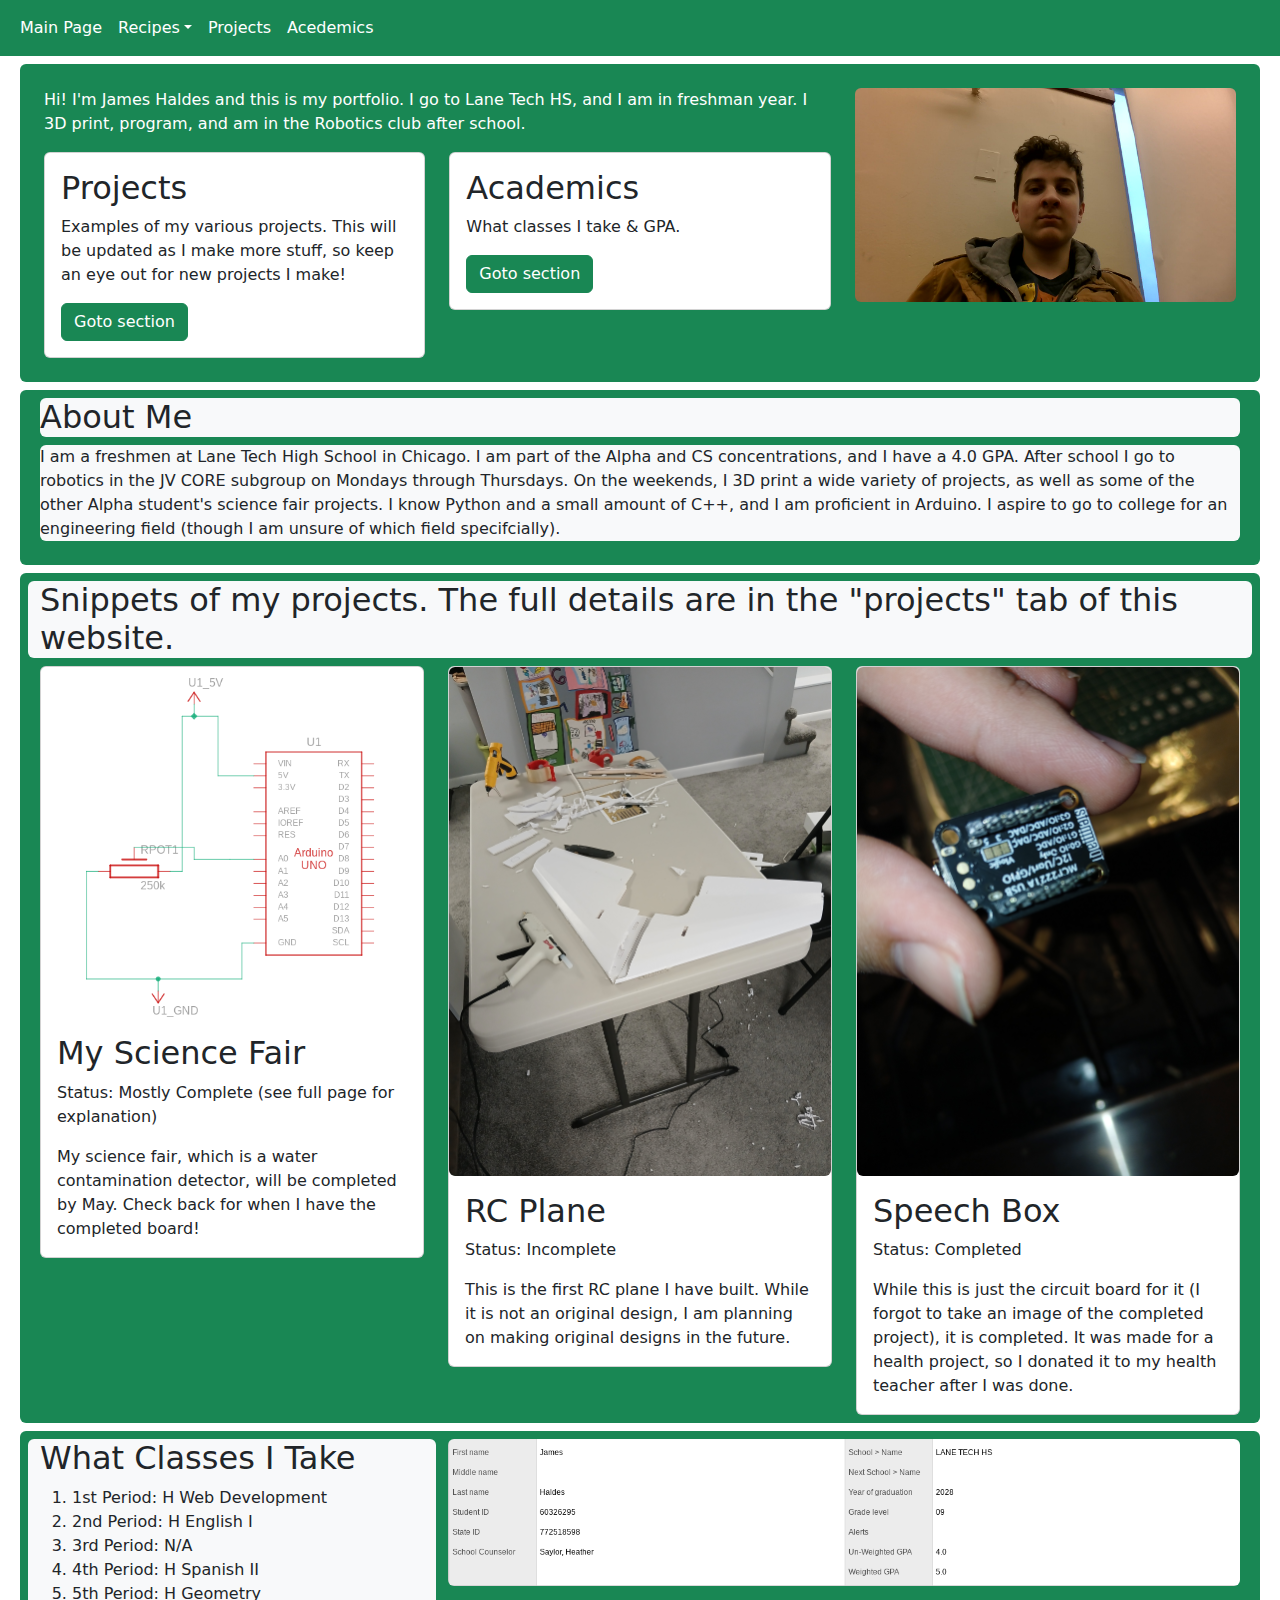
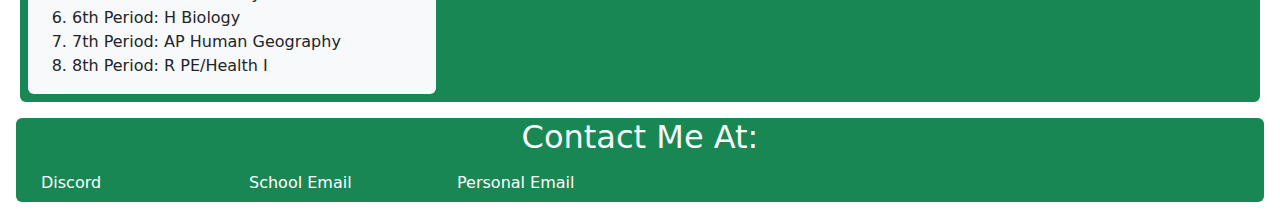
==== commit b4571003: "I really hope this doesn't push to main :)" ====
--- a/index.html
+++ b/index.html
@@ -21,6 +21,12 @@
                           <li><a class="dropdown-item" href="recipeCSS.html">Recipe 1</a></li>
                           <li><a class="dropdown-item" href="recipe3.html">Recipe 2</a></li>
                         </ul>
+                    </li>
+                    <li class="nav-item">
+                        <a class="nav-link active" href="pProject.html">Projects</a>
+                    </li>
+                    <li class="nav-item">
+                        <a class="nav-link active" href="pSchool.html">Acedemics</a>
                     </li>
                 </ul>
             </div>
@@ -65,13 +71,13 @@
                 </div>
             </div>
             <div class="row bg-success rounded m-2 p-2" id="pROJECTS">
-                <h2 class="bg-light rounded">My Projects:</h2>
+                <h2 class="bg-light rounded">Snippets of my projects. The full details are in the "projects" tab of this website.</h2>
                 <div class="col-md-4">
                     <div class="card">
                         <img class="card-image-top rounded" src="Media/Screenshot 2025-02-14 10.33.56 PM.png" alt="Science Fair">
                         <div class="card-body">
                             <h2 class="card-title">My Science Fair</h2>
-                            <p class="card-text">Status: Incomplete</p>
+                            <p class="card-text">Status: Mostly Complete (see full page for explanation)</p>
                             <p class="card-text">My science fair, which is a water contamination detector, will be completed by May. Check back for when I have the completed board!</p>
                         </div>
                     </div>
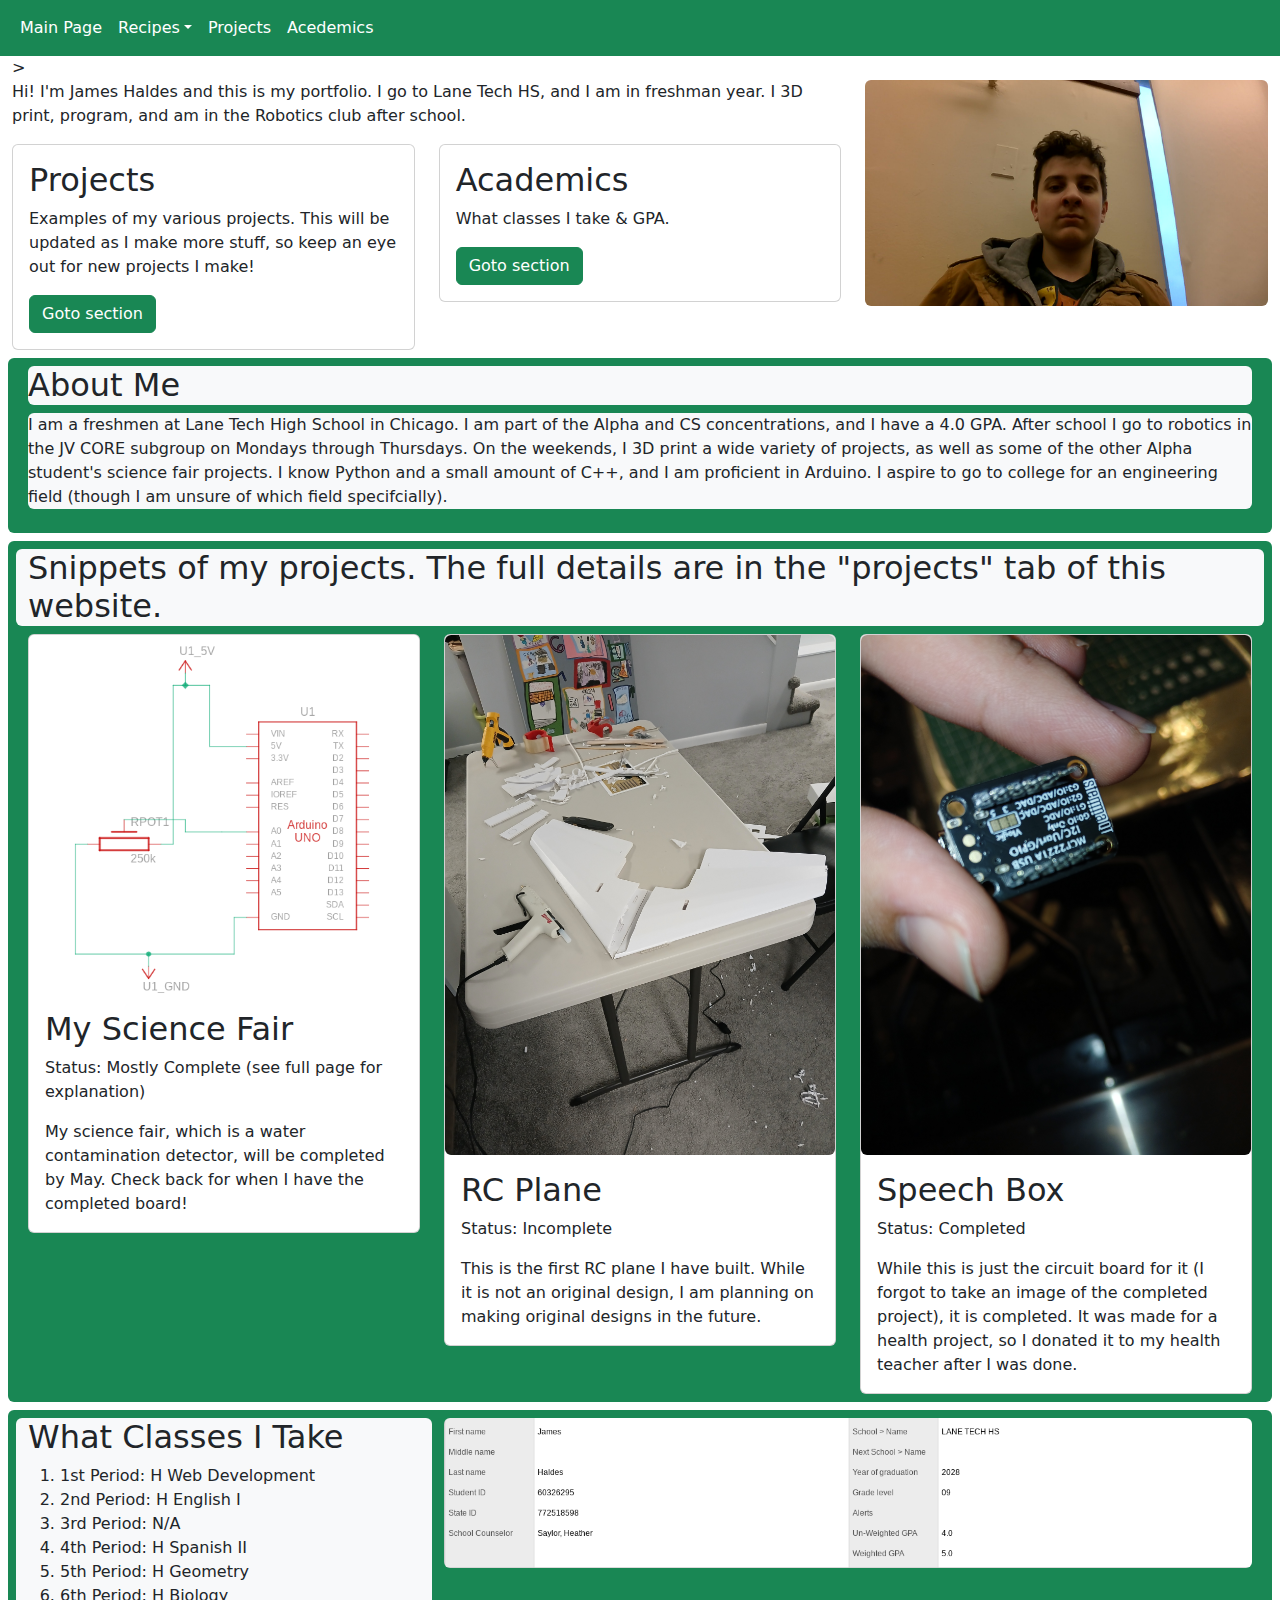
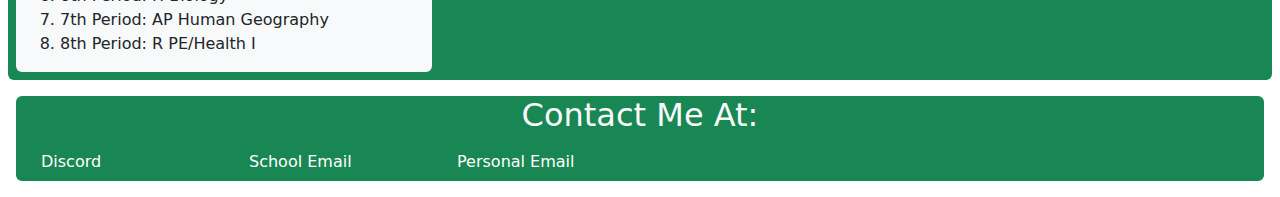
==== commit b6b0f3b7: "commit lol" ====
--- a/index.html
+++ b/index.html
@@ -32,7 +32,7 @@
             </div>
         </nav>
         <div class="container-fluid">
-            <div class="m-2 p-4 bg-success text-white rounded">
+                >
                 <div class="row">
                     <div class="col-md-8">
                         <p class="text-wrap">Hi! I'm James Haldes and this is my portfolio. I go to Lane Tech HS, and I am in freshman year. I 3D print, program, and am in the Robotics club after school.</p>
